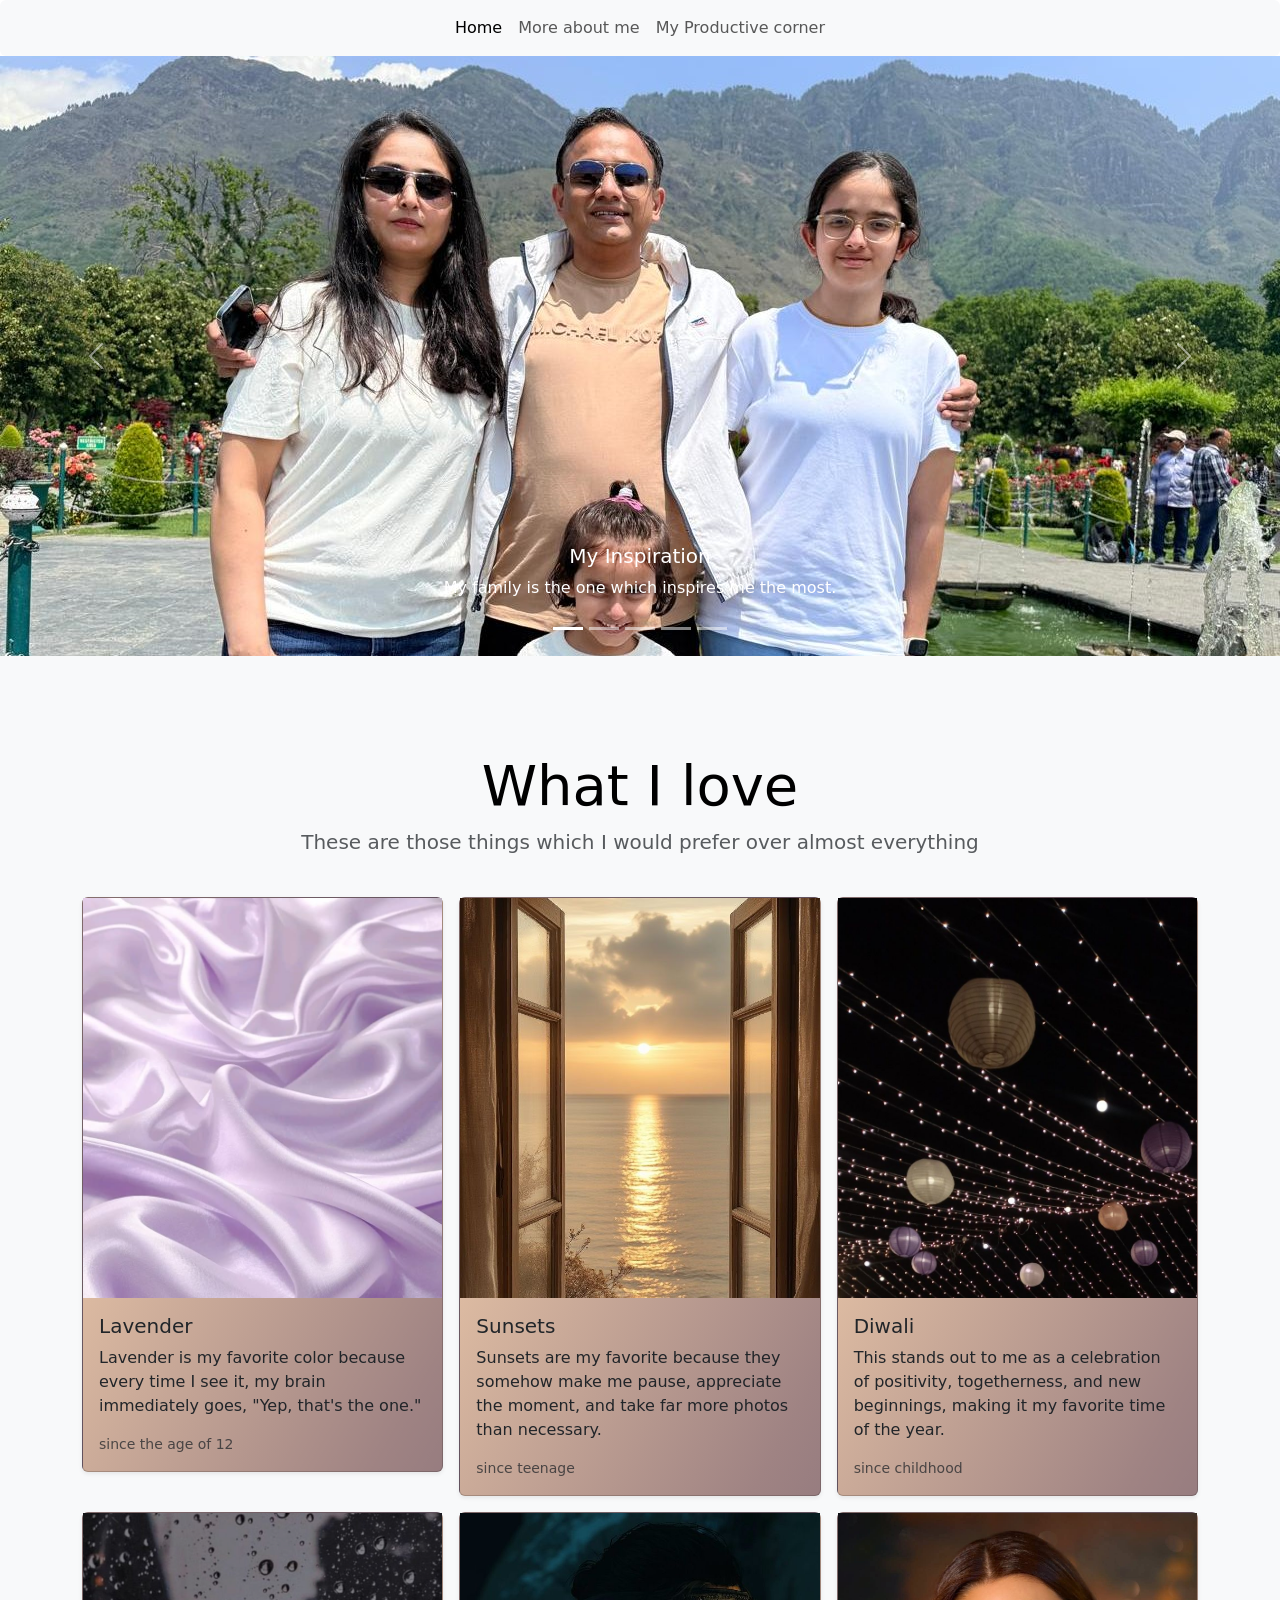
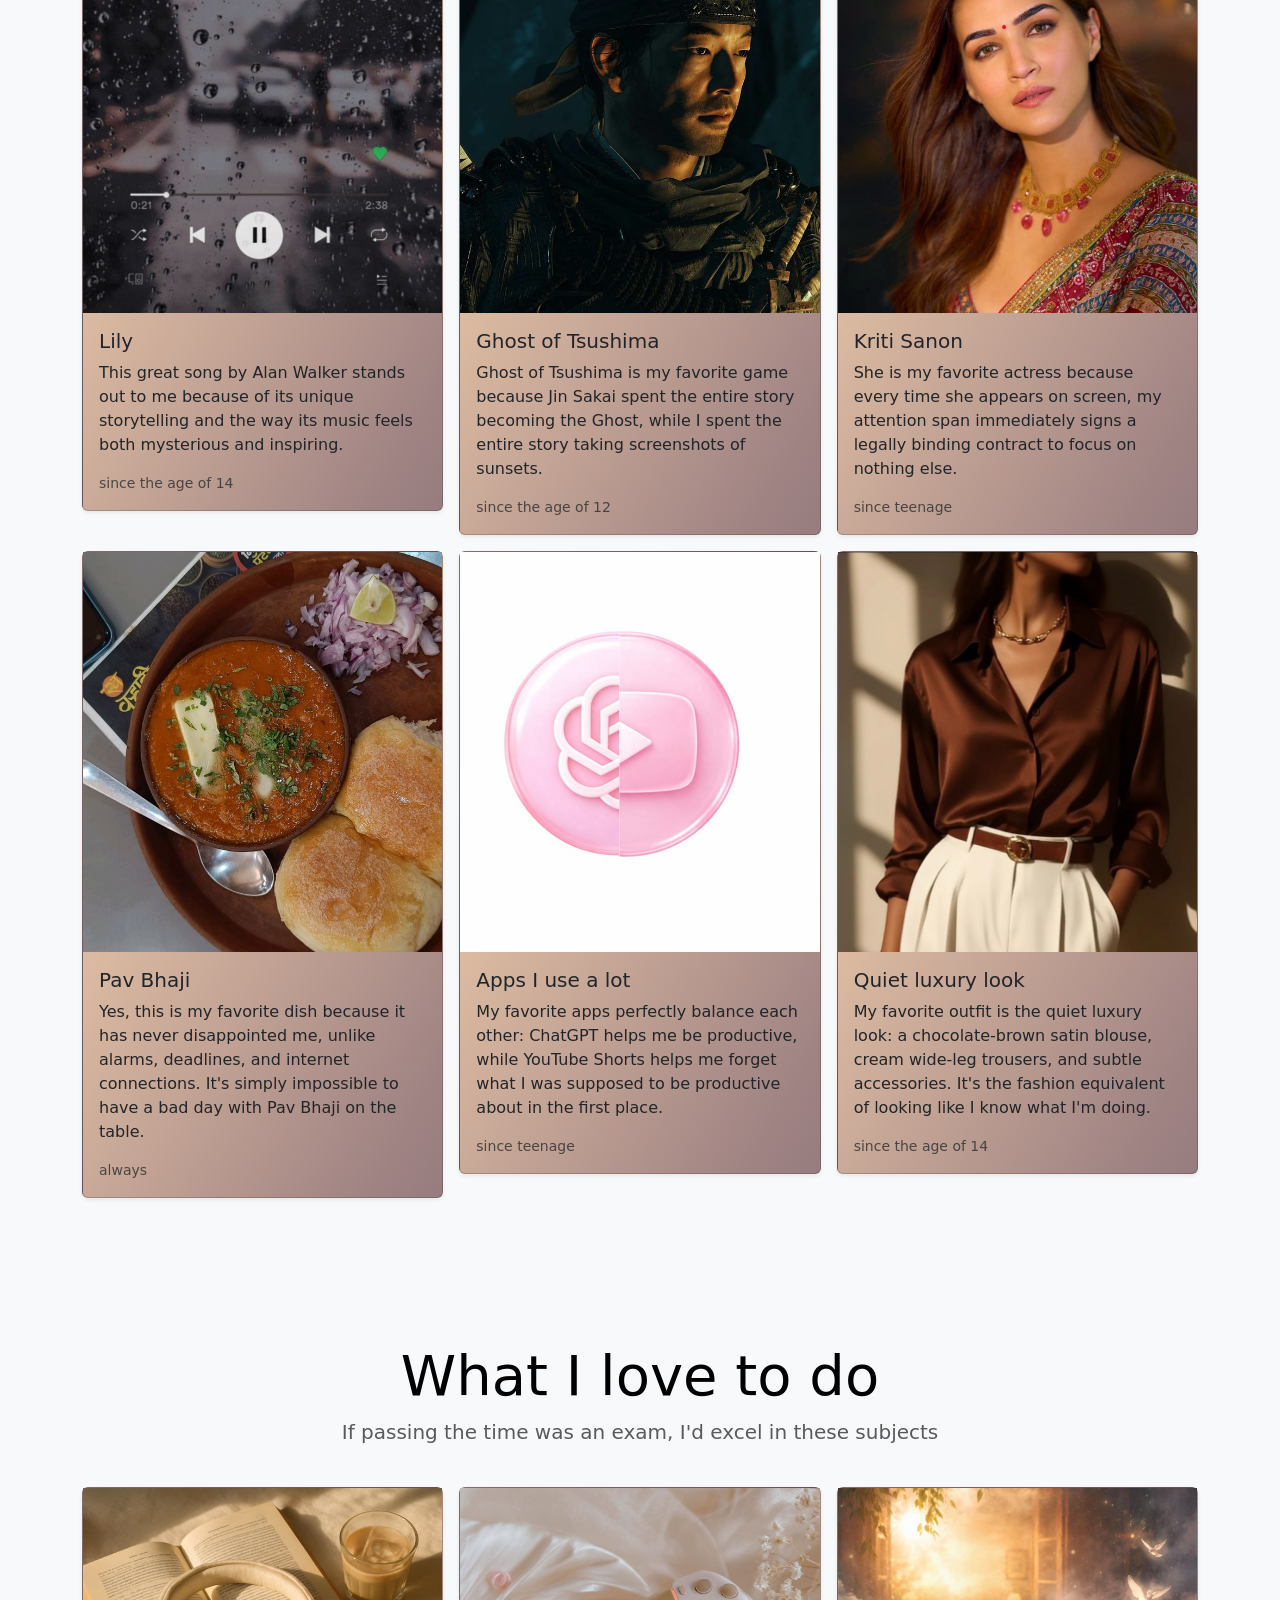
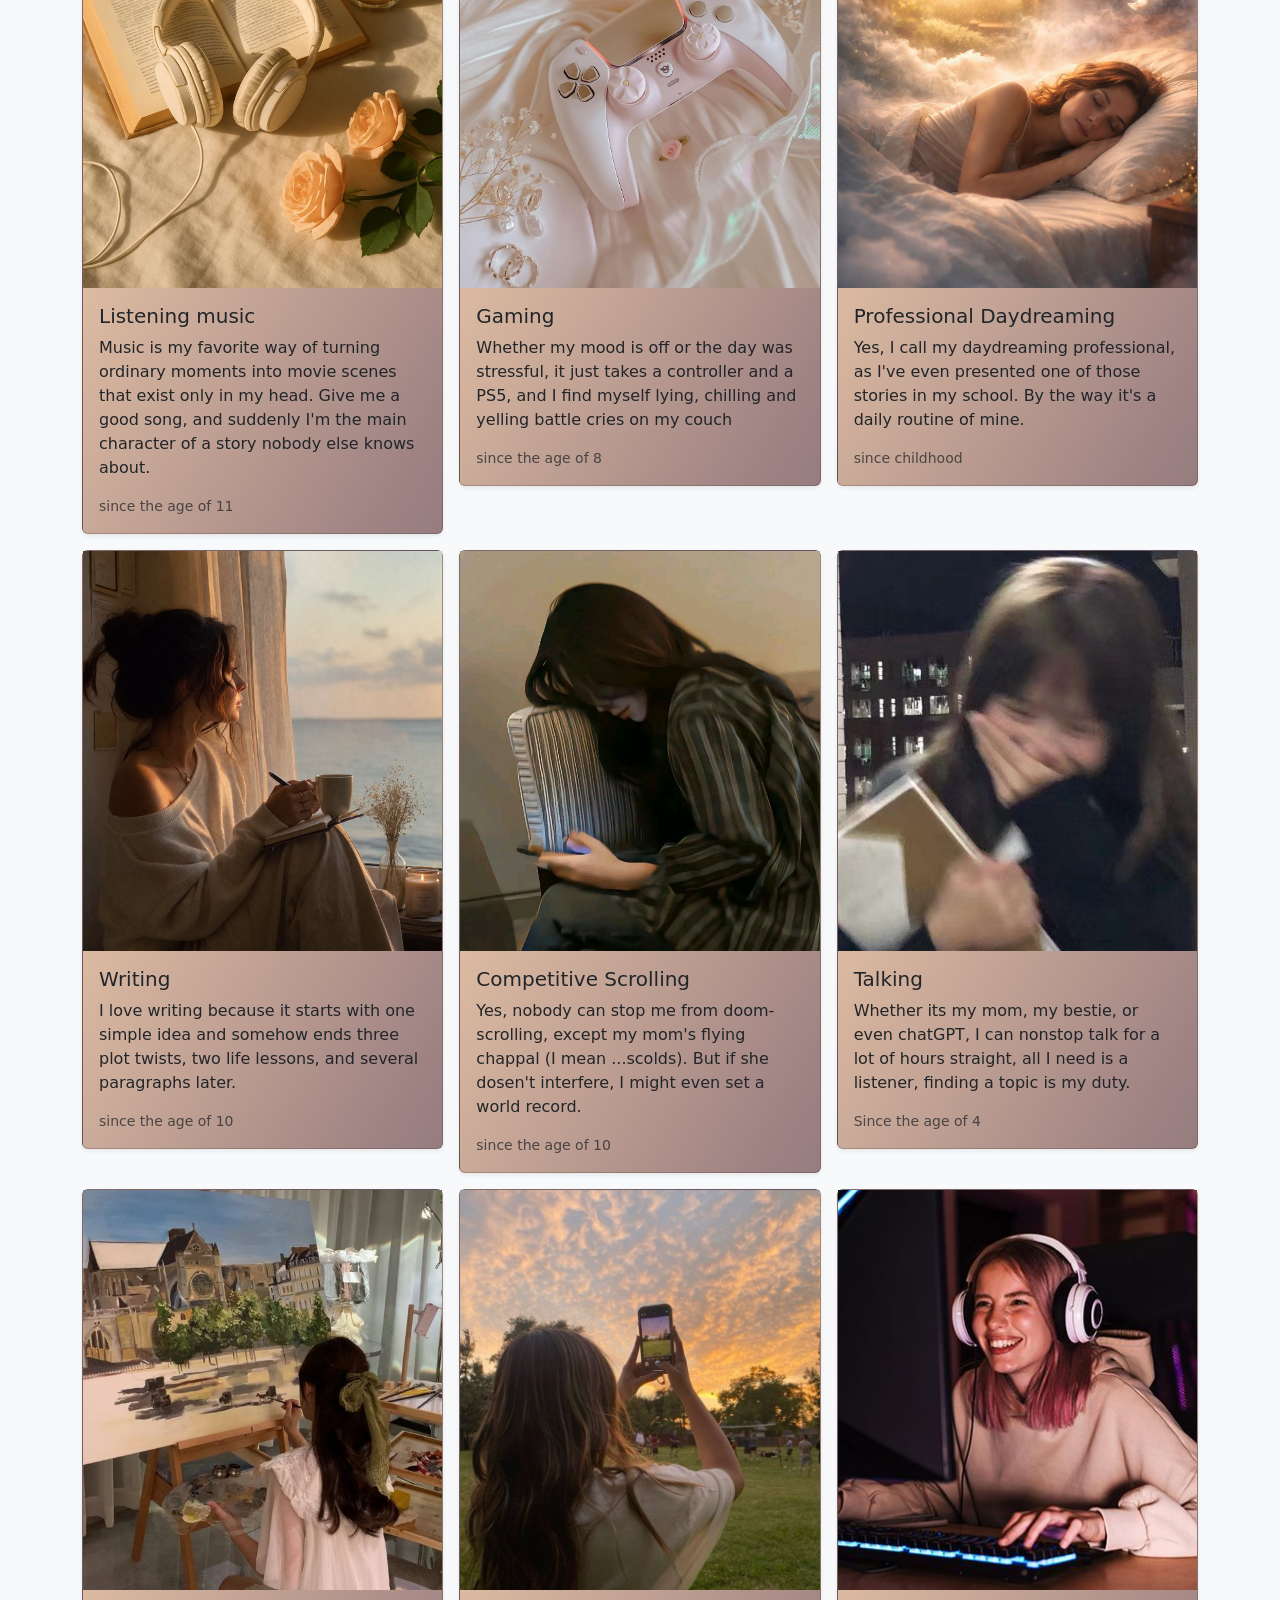
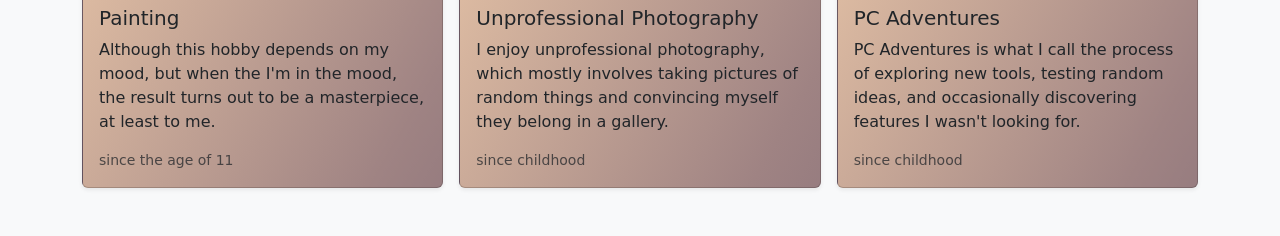
==== more.html @ b7f91b17 "Add files via upload" ====
<!DOCTYPE html>
<html lang="en">
<head>
    <meta charset="UTF-8">
    <meta name="viewport" content="width=device-width, initial-scale=1.0">
    <title>More about me</title>
    <link href="./style.css" rel="stylesheet">
    <link href="https://cdn.jsdelivr.net/npm/bootstrap@5.3.8/dist/css/bootstrap.min.css" rel="stylesheet" integrity="sha384-sRIl4kxILFvY47J16cr9ZwB07vP4J8+LH7qKQnuqkuIAvNWLzeN8tE5YBujZqJLB" crossorigin="anonymous">
</head>
<body>

    <section id="navbar" >
    <nav class="navbar navbar-expand-lg bg-body-tertiary rounded" aria-label="Twelfth navbar example"> 
        <div class="container-fluid Centered-nav"> 
            <button class="navbar-toggler" type="button" data-bs-toggle="collapse" data-bs-target="#navbarsExample10" aria-controls="navbarsExample10" aria-expanded="false" aria-label="Toggle navigation"> 
                <span class="navbar-toggler-icon"></span> 
            </button> 
            <div class="collapse navbar-collapse justify-content-md-center" id="navbarsExample10"> 
                <ul class="navbar-nav"> 
                    <li class="nav-item"> 
                        <a class="nav-link active" aria-current="page" href="./index.html">Home</a> 
                    </li> 
                    <li class="nav-item"> 
                        <a class="nav-link" href="./more.html">More about me</a> 
                    </li> 
                    <li class="nav-item"> 
                        <a class="nav-link" href="./productivity.html">My Productive corner</a> 
                    </li> 
                        </ul> 
                    </li> 
                </ul> 
            </div> 
        </div> 
    </nav>
   </section>

   <section class="carousel">
<div id="carouselExampleCaptions" class="carousel slide">
  <div class="carousel-indicators">
    <button type="button" data-bs-target="#carouselExampleCaptions" data-bs-slide-to="0" class="active" aria-current="true" aria-label="Slide 1"></button>
    <button type="button" data-bs-target="#carouselExampleCaptions" data-bs-slide-to="1" aria-label="Slide 2"></button>
    <button type="button" data-bs-target="#carouselExampleCaptions" data-bs-slide-to="2" aria-label="Slide 3"></button>
    <button type="button" data-bs-target="#carouselExampleCaptions" data-bs-slide-to="3" aria-label="Slide 4"></button>
    <button type="button" data-bs-target="#carouselExampleCaptions" data-bs-slide-to="4" aria-label="Slide 5"></button>
  </div>
  <div class="carousel-inner">
    <div class="carousel-item active">
      <img src="./assets/images/family-2.jpeg" class="d-block w-100 carousel-image" alt="...">
      <div class="carousel-caption d-md-block">
        <h5>My Inspiration</h5>
        <p>My family is the one which inspires me the most.</p>
      </div>
    </div>
    <div class="carousel-item">
      <img src="./assets/images/moodboard.png" class="d-block w-100 carousel-image separate" alt="...">
      <div class="carousel-caption d-md-block">
        <h5>My moodboard</h5>
        <p>Yeah, I'm the aesthetics-loving girl.</p>
      </div>
    </div>
    <div class="carousel-item">
      <img src="./assets/images/japan.jpg" class="d-block w-100 carousel-image" alt="...">
      <div class="carousel-caption d-md-block">
        <h5>My dream place</h5>
        <p>Yeah, I really wish to go to Japan.</p>
      </div>
    </div>
    <div class="carousel-item">
      <img src="./assets/images/cozy-bedroom.jpg" class="d-block w-100 carousel-image separate" alt="...">
      <div class="carousel-caption d-md-block">
        <h5>My comfort zone</h5>
        <p>Yes, give me a bed, AC, and some music, and I might doze off for eternity.</p>
      </div>
    </div>
    <div class="carousel-item">
      <img src="./assets/images/aesthetic-flowers.jpg" class="d-block w-100 carousel-image" alt="...">
      <div class="carousel-caption d-md-block">
        <h5>My vibe</h5>
        <p>As far as I know, I radiate a joyful vibe.</p>
      </div>
    </div>
  </div>
  <button class="carousel-control-prev" type="button" data-bs-target="#carouselExampleCaptions" data-bs-slide="prev">
    <span class="carousel-control-prev-icon" aria-hidden="true"></span>
    <span class="visually-hidden">Previous</span>
  </button>
  <button class="carousel-control-next" type="button" data-bs-target="#carouselExampleCaptions" data-bs-slide="next">
    <span class="carousel-control-next-icon" aria-hidden="true"></span>
    <span class="visually-hidden">Next</span>
  </button>
</div>
   </section>

   <section class="my-favorites">
    <div class="album py-5 bg-body-tertiary"> 
      <div class="container">
        <header>
    <div class="pricing-header p-3 pb-md-4 mx-auto pt-5 text-center"> 
        <h1 class="display-4 fw-normal text-body-emphasis">What I love</h1> 
        <p class="fs-5 text-body-secondary">These are those things which I would prefer over almost everything</p> 
    </div> 
    </header> 
        <div class="row row-cols-1 row-cols-sm-2 row-cols-md-3 g-3"> 
          <div class="col"> 
            <div class="card shadow-sm gradient-background"> 
              <img src="./assets/images/lavender.jpg" alt="lavender color" class="fav-images"> 
              <div class="card-body">
                <h5> Lavender</h5> 
                <p class="card-text">Lavender is my favorite color because every time I see it, my brain immediately goes, "Yep, that's the one."</p> 
                <div class="d-flex justify-content-between align-items-center"> 
                  <small class="text-body-secondary">since the age of 12</small> 
                </div> 
              </div> 
            </div> 
          </div> 
          <div class="col"> 
            <div class="card shadow-sm gradient-background"> 
              <img src="./assets/images/sunset.jpg" alt="sunset from a window" class="fav-images"> 
              <div class="card-body">
                <h5> Sunsets</h5> 
                <p class="card-text">Sunsets are my favorite because they somehow make me pause, appreciate the moment, and take far more photos than necessary.</p> 
                <div class="d-flex justify-content-between align-items-center"> 
                  <small class="text-body-secondary">since teenage</small> 
                </div> 
              </div> 
            </div> 
          </div>  
          <div class="col"> 
            <div class="card shadow-sm gradient-background"> 
              <img src="./assets/images/diwali.jpg" alt="diwali lights" class="fav-images"> 
              <div class="card-body">
                <h5>Diwali</h5> 
                <p class="card-text">This stands out to me as a celebration of positivity, togetherness, and new beginnings, making it my favorite time of the year.</p> 
                <div class="d-flex justify-content-between align-items-center"> 
                  <small class="text-body-secondary">since childhood</small> 
                </div> 
              </div> 
            </div> 
          </div>  
          <div class="col"> 
            <div class="card shadow-sm gradient-background"> 
              <img src="./assets/images/music.png" alt="a music player image" class="fav-images another"> 
              <div class="card-body">
                <h5>Lily</h5> 
                <p class="card-text">This great song by Alan Walker stands out to me because of its unique storytelling and the way its music feels both mysterious and inspiring.</p> 
                <div class="d-flex justify-content-between align-items-center"> 
                  <small class="text-body-secondary">since the age of 14</small> 
                </div> 
              </div> 
            </div> 
          </div>  
          <div class="col"> 
            <div class="card shadow-sm gradient-background"> 
              <img src="./assets/images/fav-game-1.jpg" alt="Jin Sakai's image from the game Ghost of Tsushima" class="fav-images">
              <div class="card-body">
                <h5>Ghost of Tsushima</h5> 
                <p class="card-text">Ghost of Tsushima is my favorite game because Jin Sakai spent the entire story becoming the Ghost, while I spent the entire story taking screenshots of sunsets.</p> 
                <div class="d-flex justify-content-between align-items-center"> 
                  <small class="text-body-secondary">since the age of 12</small> 
                </div> 
              </div> 
            </div> 
          </div>  
          <div class="col"> 
            <div class="card shadow-sm gradient-background"> 
              <img src="./assets/images/fav-actress.jpg" alt="Kriti Sanon" class="fav-images"> 
              <div class="card-body">
                <h5>Kriti Sanon</h5> 
                <p class="card-text">She is my favorite actress because every time she appears on screen, my attention span immediately signs a legally binding contract to focus on nothing else.</p> 
                <div class="d-flex justify-content-between align-items-center"> 
                  <small class="text-body-secondary">since teenage</small> 
                </div> 
              </div> 
            </div> 
          </div>  
          <div class="col"> 
            <div class="card shadow-sm gradient-background"> 
              <img src="./assets/images/pav-bhaji.jpg" alt="Pav Bhaji" class="fav-images"> 
              <div class="card-body">
                <h5>Pav Bhaji</h5> 
                <p class="card-text">Yes, this is my favorite dish because it has never disappointed me, unlike alarms, deadlines, and internet connections. It's simply impossible to have a bad day with Pav Bhaji on the table.</p> 
                <div class="d-flex justify-content-between align-items-center"> 
                  <small class="text-body-secondary">always</small> 
                </div> 
              </div> 
            </div> 
          </div> 
          <div class="col"> 
            <div class="card shadow-sm gradient-background"> 
              <img src="./assets/images/Untitled design (1).png" alt="Aesthetic chatGPT and youtube logos" class="fav-images"> 
              <div class="card-body">
                <h5> Apps I use a lot</h5> 
                <p class="card-text">My favorite apps perfectly balance each other: ChatGPT helps me be productive, while YouTube Shorts helps me forget what I was supposed to be productive about in the first place.</p> 
                <div class="d-flex justify-content-between align-items-center"> 
                  <small class="text-body-secondary">since teenage</small> 
                </div> 
              </div> 
            </div> 
          </div> 
          <div class="col"> 
            <div class="card shadow-sm gradient-background"> 
              <img src="./assets/images/aura-attire.jpg" alt="quiet luxury look attire" class="fav-images "> 
              <div class="card-body">
                <h5>Quiet luxury look</h5> 
                <p class="card-text">My favorite outfit is the quiet luxury look: a chocolate-brown satin blouse, cream wide-leg trousers, and subtle accessories. It's the fashion equivalent of looking like I know what I'm doing.</p> 
                <div class="d-flex justify-content-between align-items-center"> 
                  <small class="text-body-secondary">since the age of 14</small> 
                </div> 
              </div> 
            </div> 
          </div> 
        </div> 
      </div> 
    </div>
   </section>

   <section class="my-preferences">
    <div class="album py-5 bg-body-tertiary"> 
      <div class="container">
        <header>
    <div class="pricing-header p-3 pb-md-4 mx-auto pt-5 text-center"> 
        <h1 class="display-4 fw-normal text-body-emphasis">What I love to do</h1> 
        <p class="fs-5 text-body-secondary">If passing the time was an exam, I'd excel in these subjects</p> 
    </div> 
    </header> 
        <div class="row row-cols-1 row-cols-sm-2 row-cols-md-3 g-3"> 
          <div class="col"> 
            <div class="card shadow-sm gradient-background"> 
              <img src="./assets/images/headphones-and-book.jpg" alt="headphones kept over a book" class="fav-images"> 
              <div class="card-body">
                <h5> Listening music</h5> 
                <p class="card-text">Music is my favorite way of turning ordinary moments into movie scenes that exist only in my head. Give me a good song, and suddenly I'm the main character of a story nobody else knows about.</p> 
                <div class="d-flex justify-content-between align-items-center"> 
                  <small class="text-body-secondary">since the age of 11</small> 
                </div> 
              </div> 
            </div> 
          </div> 
          <div class="col"> 
            <div class="card shadow-sm gradient-background"> 
              <img src="./assets/images/controller.jpg" alt="a controller" class="fav-images another-1"> 
              <div class="card-body">
                <h5> Gaming</h5> 
                <p class="card-text">Whether my mood is off or the day was stressful, it just takes a controller and a PS5, and I find myself lying, chilling and yelling battle cries on my couch</p> 
                <div class="d-flex justify-content-between align-items-center"> 
                  <small class="text-body-secondary">since the age of 8</small> 
                </div> 
              </div> 
            </div> 
          </div>  
          <div class="col"> 
            <div class="card shadow-sm gradient-background"> 
              <img src="./assets/images/daydreaming.jpg" alt="a girl sleeping among clouds, with a dreamy window behind her" class="fav-images another-1"> 
              <div class="card-body">
                <h5>Professional Daydreaming</h5> 
                <p class="card-text">Yes, I call my daydreaming professional, as I've even presented one of those stories in my school. By the way it's a daily routine of mine. </p> 
                <div class="d-flex justify-content-between align-items-center"> 
                  <small class="text-body-secondary">since childhood</small> 
                </div> 
              </div> 
            </div> 
          </div>  
          <div class="col"> 
            <div class="card shadow-sm gradient-background"> 
              <img src="./assets/images/writting.jpg" alt="a girl writting something. while holding a cup and sitting beside a window" class="fav-images"> 
              <div class="card-body">
                <h5>Writing</h5> 
                <p class="card-text">I love writing because it starts with one simple idea and somehow ends three plot twists, two life lessons, and several paragraphs later.</p> 
                <div class="d-flex justify-content-between align-items-center"> 
                  <small class="text-body-secondary">since the age of 10</small> 
                </div> 
              </div> 
            </div> 
          </div>  
          <div class="col"> 
            <div class="card shadow-sm gradient-background"> 
              <img src="./assets/images/scrolling.jpg" alt="a girl scrolling on her phone sitting on her sofa" class="fav-images another-1">
              <div class="card-body">
                <h5>Competitive Scrolling</h5> 
                <p class="card-text">Yes, nobody can stop me from doom-scrolling, except my mom's flying chappal (I mean ...scolds). But if she dosen't interfere, I might even set a world record. </p> 
                <div class="d-flex justify-content-between align-items-center"> 
                  <small class="text-body-secondary">since the age of 10</small> 
                </div> 
              </div> 
            </div> 
          </div>  
          <div class="col"> 
            <div class="card shadow-sm gradient-background"> 
              <img src="./assets/images/yapping.jpg" alt="a girl laughing really hard" class="fav-images"> 
              <div class="card-body">
                <h5>Talking</h5> 
                <p class="card-text">Whether its my mom, my bestie, or even chatGPT, I can nonstop talk for a lot of hours straight, all I need is a listener, finding a topic is my duty.</p> 
                <div class="d-flex justify-content-between align-items-center"> 
                  <small class="text-body-secondary">Since the age of 4</small> 
                </div> 
              </div> 
            </div> 
          </div>  
          <div class="col"> 
            <div class="card shadow-sm gradient-background"> 
              <img src="./assets/images/painting-girl.jpg" alt="a girl making a painting" class="fav-images another-1"> 
              <div class="card-body">
                <h5>Painting</h5> 
                <p class="card-text">Although this hobby depends on my mood, but when the I'm in the mood, the result turns out to be a masterpiece, at least to me.</p> 
                <div class="d-flex justify-content-between align-items-center"> 
                  <small class="text-body-secondary">since the age of 11</small> 
                </div> 
              </div> 
            </div> 
          </div> 
          <div class="col"> 
            <div class="card shadow-sm gradient-background"> 
              <img src="./assets/images/clicking-photos.jpg" alt="a girl clicking photos of a sunset on her iphone" class="fav-images another-1"> 
              <div class="card-body">
                <h5>Unprofessional Photography</h5> 
                <p class="card-text">I enjoy unprofessional photography, which mostly involves taking pictures of random things and convincing myself they belong in a gallery.</p> 
                <div class="d-flex justify-content-between align-items-center"> 
                  <small class="text-body-secondary">since childhood</small> 
                </div> 
              </div> 
            </div> 
          </div> 
          <div class="col"> 
            <div class="card shadow-sm gradient-background"> 
              <img src="./assets/images/girl-n-pc.jpg" alt="a girl laughing while looking at her pc" class="fav-images"> 
              <div class="card-body">
                <h5>PC Adventures</h5> 
                <p class="card-text">PC Adventures is what I call the process of exploring new tools, testing random ideas, and occasionally discovering features I wasn't looking for.</p> 
                <div class="d-flex justify-content-between align-items-center"> 
                  <small class="text-body-secondary">since childhood</small> 
                </div> 
              </div> 
            </div> 
          </div> 
        </div> 
      </div> 
    </div>
   </section>
 
    

<script src="https://cdn.jsdelivr.net/npm/bootstrap@5.3.8/dist/js/bootstrap.bundle.min.js" integrity="sha384-FKyoEForCGlyvwx9Hj09JcYn3nv7wiPVlz7YYwJrWVcXK/BmnVDxM+D2scQbITxI" crossorigin="anonymous"></script>
</body>
</html>
---- style.css ----
.gradient-background {
  background: linear-gradient(300deg, #574964, #9F8383, #FFDAB3);
  background-size: 180% 180%;
  animation: gradient-animation 18s ease infinite;
}

@keyframes gradient-animation {
  0% {
    background-position: 0% 50%;
  }
  50% {
    background-position: 100% 50%;
  }
  100% {
    background-position: 0% 50%;
  }
}

.me{
    border-radius: 50%;
}

.cal-weekdays{
  display: flex;
  justify-content: space-between;
}

.gr{
  display: flex;
  justify-content: space-between;
}

.cal-month{
  text-align: center;
}

.imp-card{
  height: 100%;
}

.white-wanted{
  color:white
}

.image-background{
  background-position: center;
  height:100vh;
  background-size: cover;
  background-repeat:no-repeat;
}

.carousel-image{
  width: 100%;
  object-position: top;
  object-fit: cover;
}

@media (max-width:780px){
  .carousel-image{
    height: 400px;
  }
}

@media (min-width:781px) and (max-width:1200px){
  .carousel-image{
    height: 500px;
  }
}

@media (min-width: 1201px){
  .carousel-image{
    height: 600px;
  }
}

.separate{
  object-position: center;
}

.fav-images{
  width: 100%;
  object-position: top;
  object-fit: cover;
}

@media (max-width:1200px){
  .fav-images{
    height: 300px;
  }
}

@media (min-width: 1201px){
  .fav-images{
    height: 400px;
  }
}

.another{
  object-position: bottom;
}

.another-1{
  object-position: center;
}

.svg-img{
  height:100px;
  width:100px;
  border-radius: 75%;
}

.svg-div{
  height:100px;
  width:100px;
}

body{
  background-color: #C8AAAA;
}

.container-contact{
  display: flex;
  align-items: center;
  justify-content: center;
  padding-bottom: 50px;
}
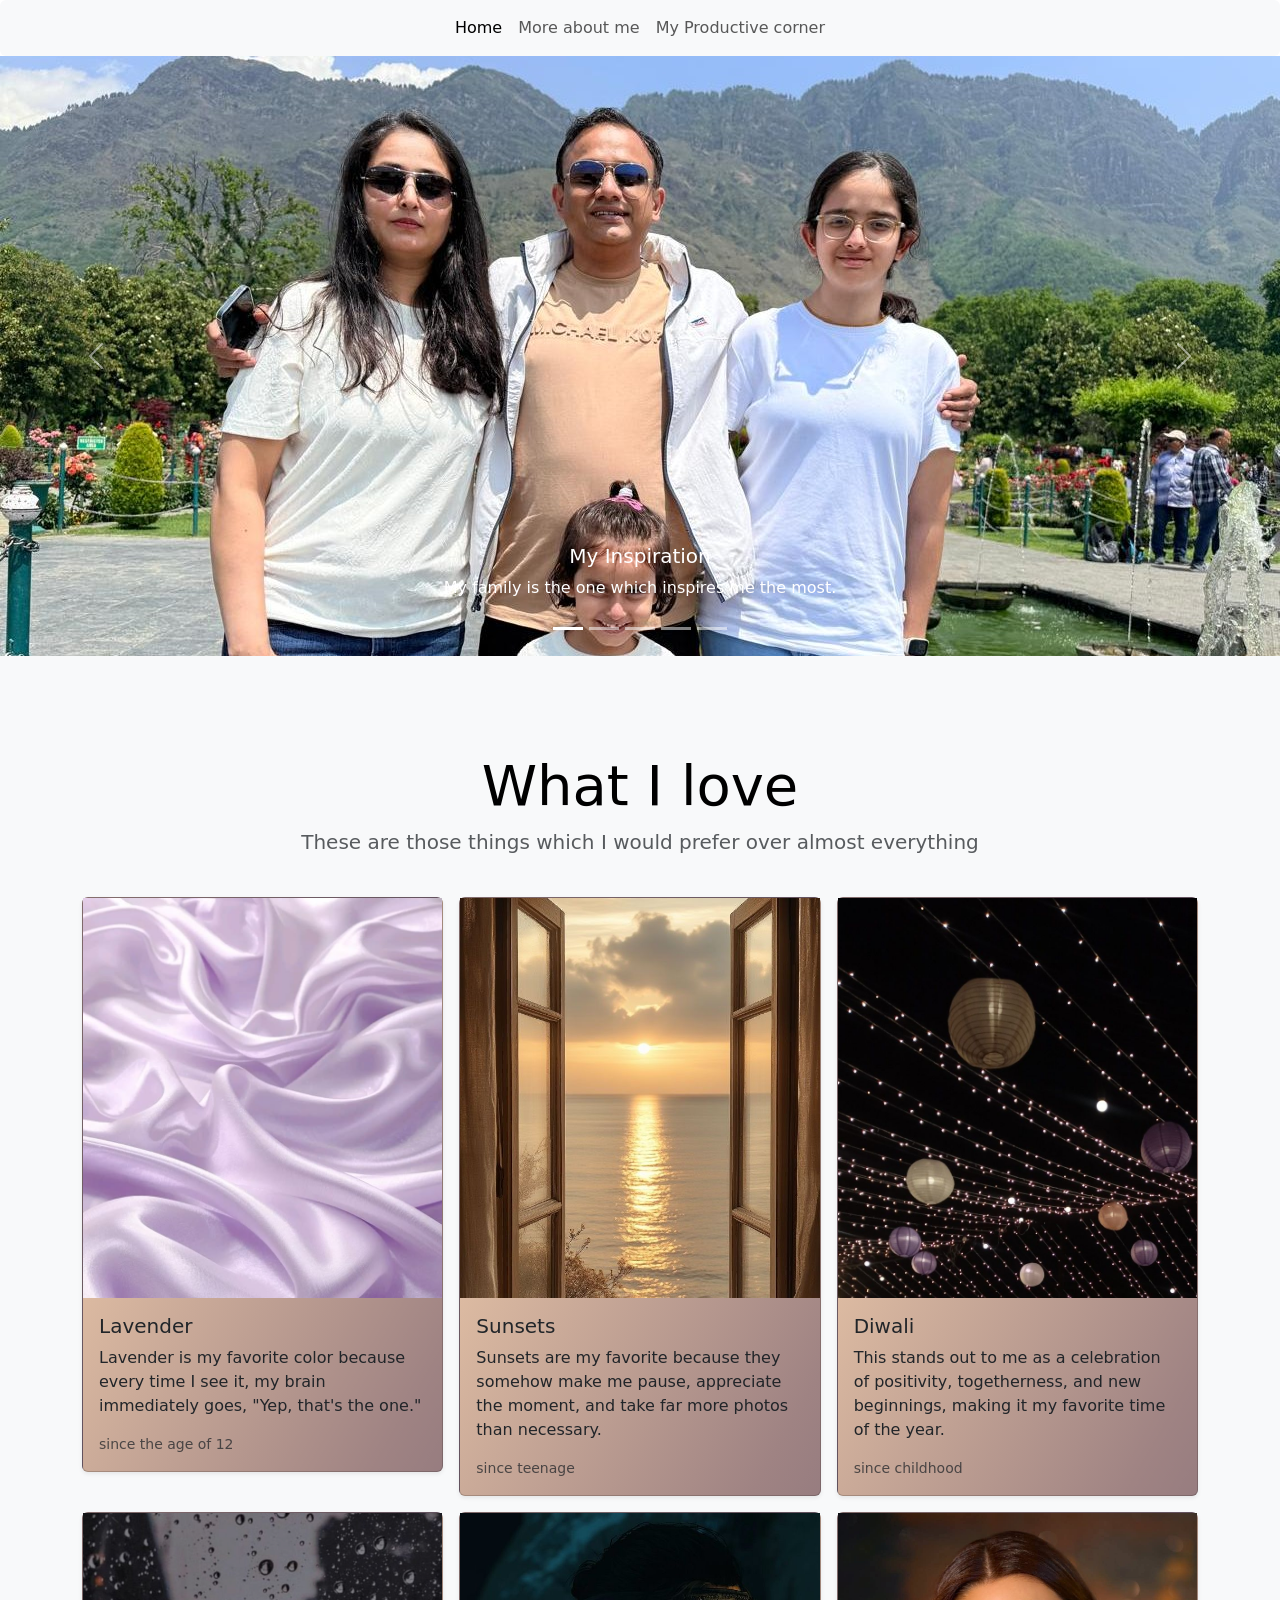
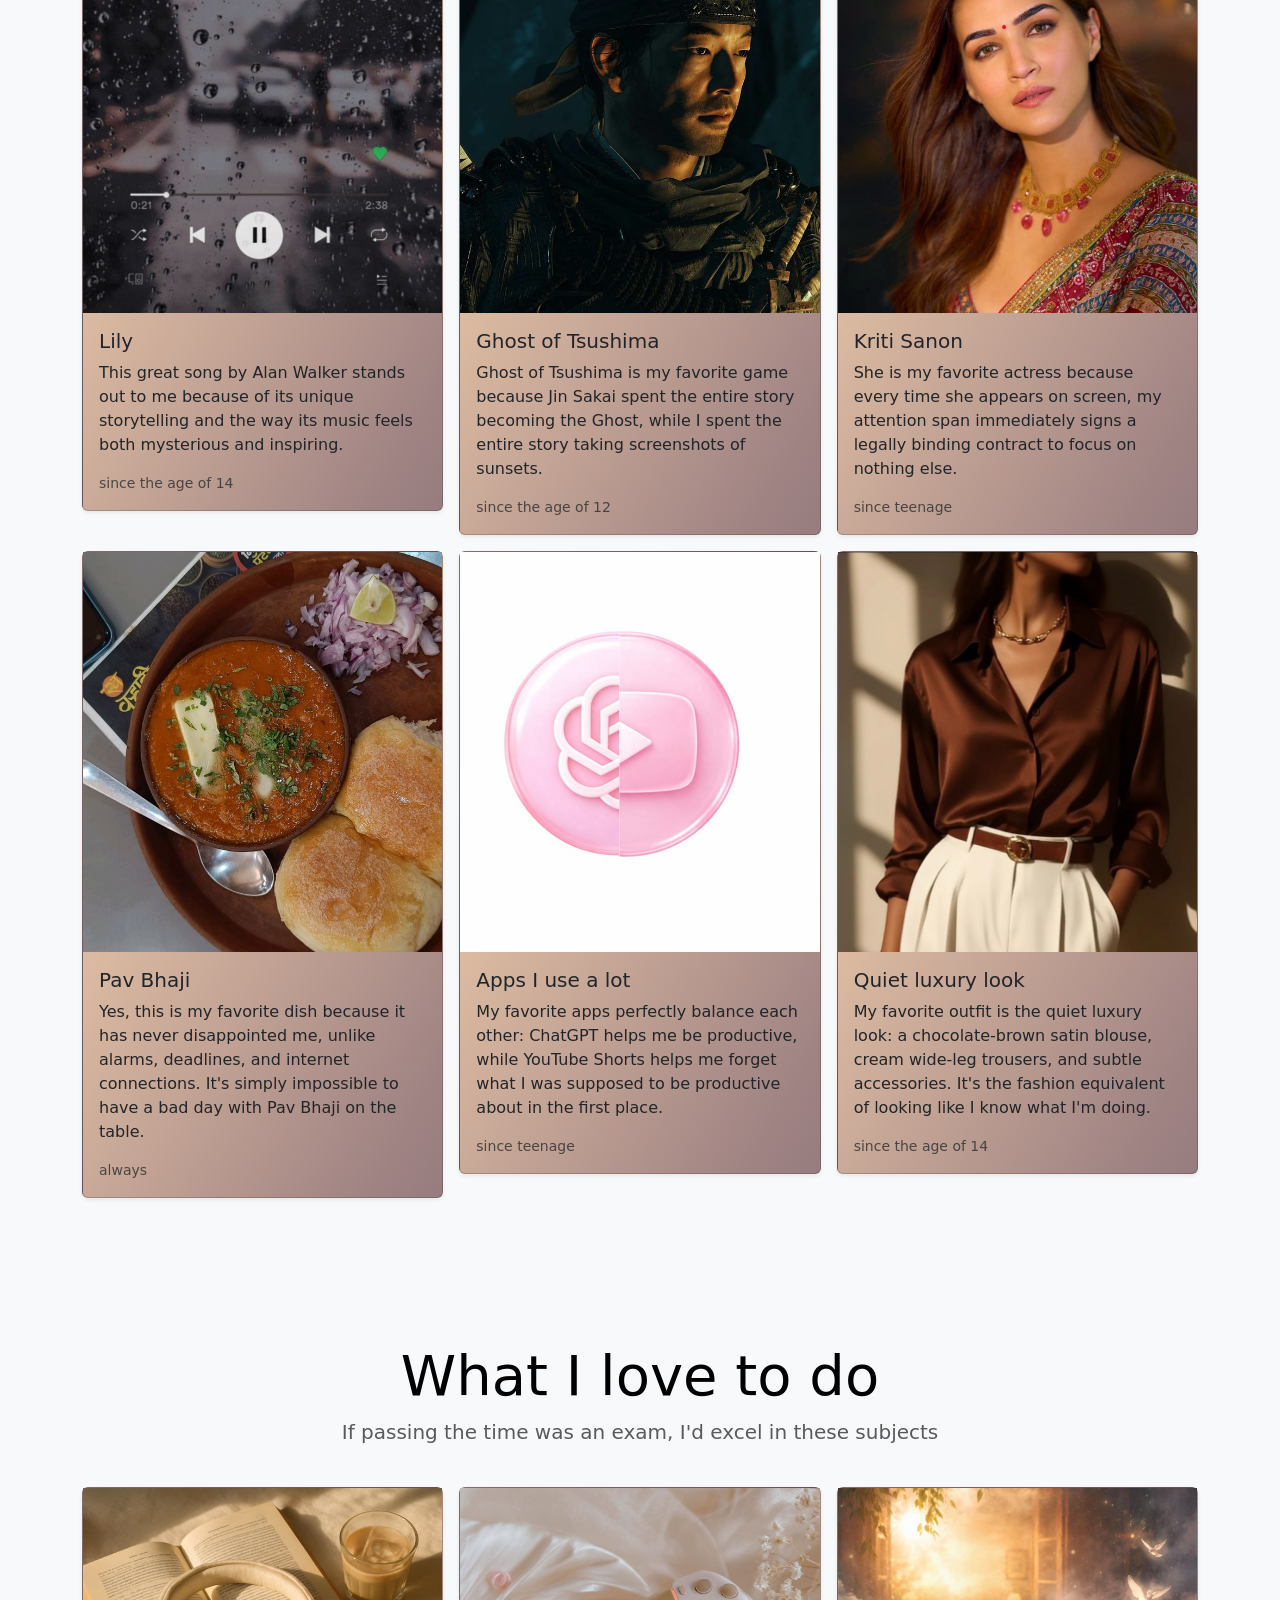
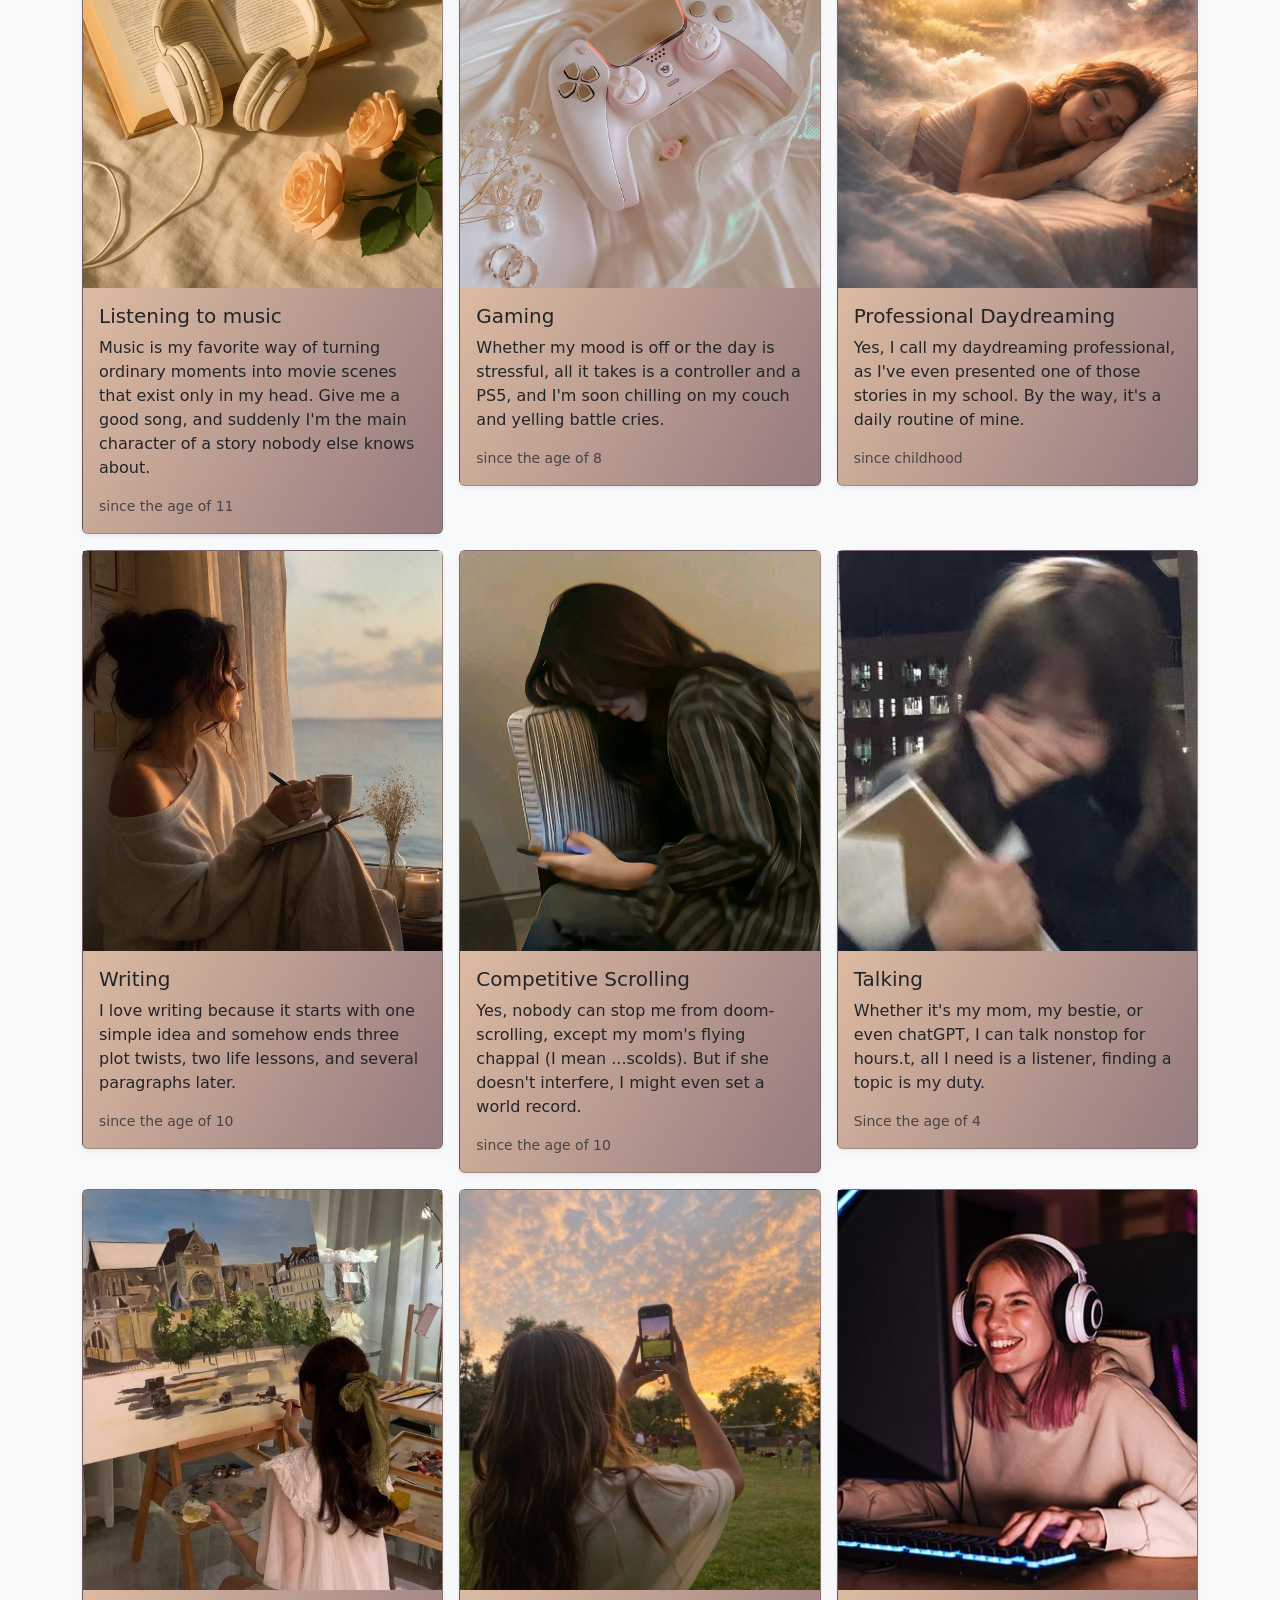
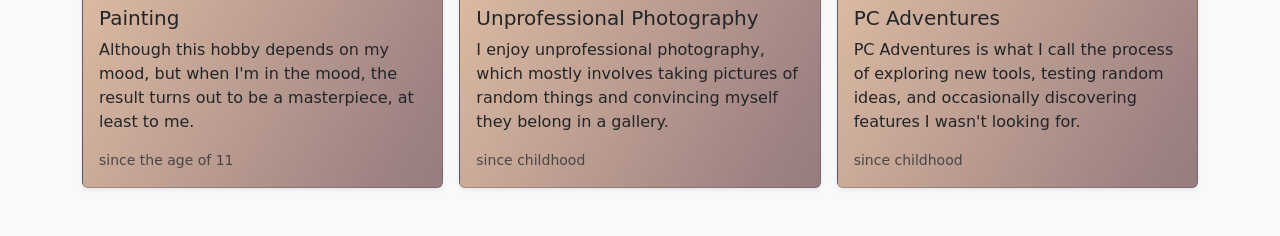
==== commit 551d359a: "Update more.html" ====
--- a/more.html
+++ b/more.html
@@ -187,7 +187,7 @@
           </div> 
           <div class="col"> 
             <div class="card shadow-sm gradient-background"> 
-              <img src="./assets/images/Untitled design (1).png" alt="Aesthetic chatGPT and youtube logos" class="fav-images"> 
+              <img src="./assets/images/Untitled design (1).png" alt="Aesthetic ChatGPT and Youtube logos" class="fav-images"> 
               <div class="card-body">
                 <h5> Apps I use a lot</h5> 
                 <p class="card-text">My favorite apps perfectly balance each other: ChatGPT helps me be productive, while YouTube Shorts helps me forget what I was supposed to be productive about in the first place.</p> 
@@ -228,7 +228,7 @@
             <div class="card shadow-sm gradient-background"> 
               <img src="./assets/images/headphones-and-book.jpg" alt="headphones kept over a book" class="fav-images"> 
               <div class="card-body">
-                <h5> Listening music</h5> 
+                <h5> Listening to music</h5> 
                 <p class="card-text">Music is my favorite way of turning ordinary moments into movie scenes that exist only in my head. Give me a good song, and suddenly I'm the main character of a story nobody else knows about.</p> 
                 <div class="d-flex justify-content-between align-items-center"> 
                   <small class="text-body-secondary">since the age of 11</small> 
@@ -241,7 +241,7 @@
               <img src="./assets/images/controller.jpg" alt="a controller" class="fav-images another-1"> 
               <div class="card-body">
                 <h5> Gaming</h5> 
-                <p class="card-text">Whether my mood is off or the day was stressful, it just takes a controller and a PS5, and I find myself lying, chilling and yelling battle cries on my couch</p> 
+                <p class="card-text">Whether my mood is off or the day is stressful, all it takes is a controller and a PS5, and I'm soon chilling on my couch and yelling battle cries.</p> 
                 <div class="d-flex justify-content-between align-items-center"> 
                   <small class="text-body-secondary">since the age of 8</small> 
                 </div> 
@@ -253,7 +253,7 @@
               <img src="./assets/images/daydreaming.jpg" alt="a girl sleeping among clouds, with a dreamy window behind her" class="fav-images another-1"> 
               <div class="card-body">
                 <h5>Professional Daydreaming</h5> 
-                <p class="card-text">Yes, I call my daydreaming professional, as I've even presented one of those stories in my school. By the way it's a daily routine of mine. </p> 
+                <p class="card-text">Yes, I call my daydreaming professional, as I've even presented one of those stories in my school. By the way, it's a daily routine of mine. </p> 
                 <div class="d-flex justify-content-between align-items-center"> 
                   <small class="text-body-secondary">since childhood</small> 
                 </div> 
@@ -262,7 +262,7 @@
           </div>  
           <div class="col"> 
             <div class="card shadow-sm gradient-background"> 
-              <img src="./assets/images/writting.jpg" alt="a girl writting something. while holding a cup and sitting beside a window" class="fav-images"> 
+              <img src="./assets/images/writting.jpg" alt="a girl writing something. while holding a cup and sitting beside a window" class="fav-images"> 
               <div class="card-body">
                 <h5>Writing</h5> 
                 <p class="card-text">I love writing because it starts with one simple idea and somehow ends three plot twists, two life lessons, and several paragraphs later.</p> 
@@ -277,7 +277,7 @@
               <img src="./assets/images/scrolling.jpg" alt="a girl scrolling on her phone sitting on her sofa" class="fav-images another-1">
               <div class="card-body">
                 <h5>Competitive Scrolling</h5> 
-                <p class="card-text">Yes, nobody can stop me from doom-scrolling, except my mom's flying chappal (I mean ...scolds). But if she dosen't interfere, I might even set a world record. </p> 
+                <p class="card-text">Yes, nobody can stop me from doom-scrolling, except my mom's flying chappal (I mean ...scolds). But if she doesn't interfere, I might even set a world record. </p> 
                 <div class="d-flex justify-content-between align-items-center"> 
                   <small class="text-body-secondary">since the age of 10</small> 
                 </div> 
@@ -289,7 +289,7 @@
               <img src="./assets/images/yapping.jpg" alt="a girl laughing really hard" class="fav-images"> 
               <div class="card-body">
                 <h5>Talking</h5> 
-                <p class="card-text">Whether its my mom, my bestie, or even chatGPT, I can nonstop talk for a lot of hours straight, all I need is a listener, finding a topic is my duty.</p> 
+                <p class="card-text">Whether it's my mom, my bestie, or even chatGPT, I can talk nonstop for hours.t, all I need is a listener, finding a topic is my duty.</p> 
                 <div class="d-flex justify-content-between align-items-center"> 
                   <small class="text-body-secondary">Since the age of 4</small> 
                 </div> 
@@ -301,7 +301,7 @@
               <img src="./assets/images/painting-girl.jpg" alt="a girl making a painting" class="fav-images another-1"> 
               <div class="card-body">
                 <h5>Painting</h5> 
-                <p class="card-text">Although this hobby depends on my mood, but when the I'm in the mood, the result turns out to be a masterpiece, at least to me.</p> 
+                <p class="card-text">Although this hobby depends on my mood, but when I'm in the mood, the result turns out to be a masterpiece, at least to me.</p> 
                 <div class="d-flex justify-content-between align-items-center"> 
                   <small class="text-body-secondary">since the age of 11</small> 
                 </div> 
@@ -341,4 +341,4 @@
 
 <script src="https://cdn.jsdelivr.net/npm/bootstrap@5.3.8/dist/js/bootstrap.bundle.min.js" integrity="sha384-FKyoEForCGlyvwx9Hj09JcYn3nv7wiPVlz7YYwJrWVcXK/BmnVDxM+D2scQbITxI" crossorigin="anonymous"></script>
 </body>
-</html>+</html>
